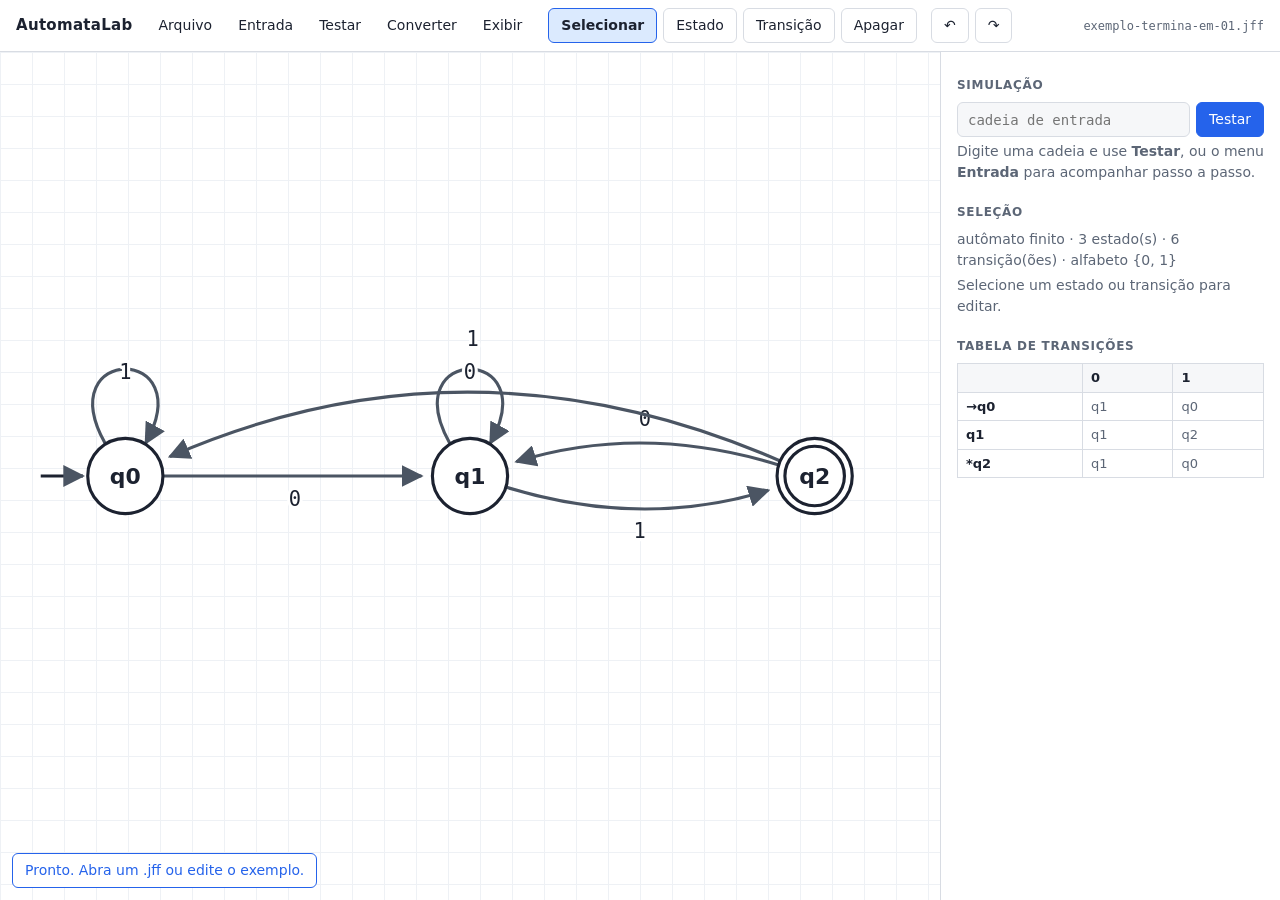
==== index.html @ ae752366 "AutomataLab — editor e simulador de autômatos finitos, Moore e Turing Versão web, sem instalação, co" ====
<!DOCTYPE html>
<html lang="pt-BR">
<head>
  <meta charset="utf-8">
  <meta name="viewport" content="width=device-width, initial-scale=1">
  <title>AutomataLab</title>
  <meta name="description" content="Editor e simulador web de autômatos finitos, com leitura e gravação de arquivos .jff.">
  <link rel="stylesheet" href="./src/styles.css">
</head>
<body>
  <header class="menubar">
    <h1>AutomataLab</h1>

    <nav class="menus">
      <details class="menu">
        <summary>Arquivo</summary>
        <div class="menu-items">
          <button type="button" data-cmd="new">Novo autômato finito</button>
          <button type="button" data-cmd="new-moore">Nova máquina de Moore</button>
          <button type="button" data-cmd="new-turing">Nova máquina de Turing</button>
          <hr>
          <button type="button" data-cmd="open">Abrir .jff…</button>
          <button type="button" data-cmd="merge">Mesclar .jff…</button>
          <button type="button" data-cmd="save">Salvar .jff</button>
          <hr>
          <button type="button" data-cmd="export-svg">Salvar imagem SVG</button>
          <button type="button" data-cmd="export-png">Salvar imagem PNG</button>
          <button type="button" data-cmd="print">Imprimir…</button>
          <hr>
          <button type="button" data-cmd="example">Exemplo: AF que termina em 01</button>
          <button type="button" data-cmd="example-turing">Exemplo: MT para aⁿbⁿ</button>
        </div>
      </details>

      <details class="menu">
        <summary>Entrada</summary>
        <div class="menu-items">
          <button type="button" data-cmd="fast-run">Execução rápida…</button>
          <button type="button" data-cmd="step-closure">Passo a passo com fecho…</button>
          <button type="button" data-cmd="step-state">Passo a passo por estado…</button>
          <button type="button" data-cmd="multiple-run">Várias entradas…</button>
        </div>
      </details>

      <details class="menu">
        <summary>Testar</summary>
        <div class="menu-items">
          <button type="button" data-cmd="compare">Comparar equivalência com .jff…</button>
          <hr>
          <button type="button" data-cmd="hl-lambda">Destacar transições λ</button>
          <button type="button" data-cmd="hl-nondet">Destacar não-determinismo</button>
          <button type="button" data-cmd="clear-hl">Limpar destaques</button>
        </div>
      </details>

      <details class="menu">
        <summary>Converter</summary>
        <div class="menu-items">
          <button type="button" data-cmd="to-dfa">Converter para DFA</button>
          <button type="button" data-cmd="minimize">Minimizar DFA</button>
          <hr>
          <button type="button" data-cmd="to-regex">Converter para expressão regular</button>
          <button type="button" data-cmd="to-grammar">Converter para gramática regular</button>
          <hr>
          <button type="button" data-cmd="from-regex">Autômato a partir de expressão regular…</button>
          <button type="button" data-cmd="from-grammar">Autômato a partir de gramática…</button>
          <hr>
          <button type="button" data-cmd="remove-unreachable">Remover estados inalcançáveis</button>
          <button type="button" data-cmd="remove-useless">Remover estados inúteis</button>
          <button type="button" data-cmd="trap">Adicionar estado de erro</button>
        </div>
      </details>

      <details class="menu">
        <summary>Exibir</summary>
        <div class="menu-items">
          <button type="button" data-cmd="fit">Enquadrar</button>
          <button type="button" data-cmd="layout">Reposicionar automaticamente</button>
          <hr>
          <button type="button" data-cmd="tape-convention">Fita: alternar Menezes (Δ) / JFLAP</button>
        </div>
      </details>
    </nav>

    <div class="modes" role="group" aria-label="Ferramenta">
      <button type="button" data-mode="select">Selecionar</button>
      <button type="button" data-mode="state">Estado</button>
      <button type="button" data-mode="transition">Transição</button>
      <button type="button" data-mode="erase">Apagar</button>
    </div>

    <div class="modes" role="group" aria-label="Histórico">
      <button type="button" data-cmd="undo" title="Desfazer (Ctrl+Z)" aria-label="Desfazer">↶</button>
      <button type="button" data-cmd="redo" title="Refazer (Ctrl+Shift+Z)" aria-label="Refazer">↷</button>
    </div>

    <span id="file-name" class="file-name">automato.jff</span>
    <input id="file-input" type="file" accept=".jff,.xml" hidden>
    <input id="merge-input" type="file" accept=".jff,.xml" hidden>
    <input id="compare-input" type="file" accept=".jff,.xml" hidden>
  </header>

  <main>
    <div class="canvas-wrap">
      <svg id="canvas" preserveAspectRatio="xMidYMid meet" role="application"
           aria-label="Diagrama do autômato"></svg>
      <p id="status" class="status info">Carregando…</p>
    </div>

    <aside class="sidebar">
      <section>
        <h2>Simulação</h2>
        <div class="sim-run">
          <input id="sim-input" type="text" autocomplete="off" spellcheck="false"
                 placeholder="cadeia de entrada" aria-label="Cadeia de entrada">
          <button type="button" id="sim-fast" class="primary">Testar</button>
        </div>
        <div id="sim-panel"></div>
      </section>

      <section>
        <h2>Seleção</h2>
        <div id="details"></div>
      </section>

      <section>
        <h2>Tabela de transições</h2>
        <div id="transition-table"></div>
      </section>
    </aside>
  </main>

  <dialog id="prompt-dialog">
    <form method="dialog">
      <label id="prompt-label" for="prompt-input">Valor</label>
      <input id="prompt-input" type="text" autocomplete="off" spellcheck="false">
      <p id="prompt-hint" class="hint"></p>
      <menu>
        <!-- Cancelar não é submit: assim o Enter no campo confirma, não cancela -->
        <button type="button" id="prompt-cancel">Cancelar</button>
        <button type="submit" value="ok" class="primary">OK</button>
      </menu>
    </form>
  </dialog>

  <dialog id="text-dialog">
    <label id="text-label" for="text-area">Texto</label>
    <textarea id="text-area" rows="7" spellcheck="false" autocomplete="off"></textarea>
    <p id="text-hint" class="hint"></p>
    <menu>
      <button type="button" id="text-cancel">Cancelar</button>
      <button type="button" id="text-ok" class="primary">OK</button>
    </menu>
  </dialog>

  <dialog id="batch-dialog">
    <label for="batch-input">Uma cadeia por linha</label>
    <textarea id="batch-input" rows="6" spellcheck="false"
              placeholder="01&#10;1101&#10;(linha vazia = cadeia vazia)"></textarea>
    <div id="batch-results"></div>
    <menu>
      <button type="button" id="batch-close">Fechar</button>
      <button type="button" id="batch-run" class="primary">Executar</button>
    </menu>
  </dialog>

  <script type="module" src="./src/ui/app.js"></script>
</body>
</html>
---- src/styles.css ----
:root {
  color-scheme: light dark;
  --bg: #f6f7f9;
  --panel: #ffffff;
  --border: #d8dce3;
  --ink: #1c2230;
  --muted: #5c6676;
  --accent: #2563eb;
  --accent-soft: #dbeafe;
  --danger: #b91c1c;
  --warn: #b45309;
  --ok: #15803d;
  --edge: #4b5563;
  --canvas: #ffffff;
  --grid: #eef1f5;
}

/*
 * Tema escuro em três situações, não duas: o sistema operacional pode pedir
 * escuro (prefers-color-scheme), e o hospedeiro pode marcar a escolha explícita
 * do leitor em data-theme. A marcação explícita vence dos dois lados, por isso
 * a media query é guardada contra data-theme="light". A lista de tokens é a
 * mesma nos dois blocos de propósito: CSS não permite reaproveitar um bloco de
 * declarações entre seletores.
 */
@media (prefers-color-scheme: dark) {
  :root:not([data-theme="light"]) {
    --bg: #14181f;
    --panel: #1b212b;
    --border: #2c3542;
    --ink: #e6eaf0;
    --muted: #9aa5b4;
    --accent: #60a5fa;
    --accent-soft: #1e3a5f;
    --danger: #f87171;
    --warn: #fbbf24;
    --ok: #4ade80;
    --edge: #9aa5b4;
    --canvas: #10141a;
    --grid: #1a1f27;
  }
}

:root[data-theme="dark"] {
  --bg: #14181f;
  --panel: #1b212b;
  --border: #2c3542;
  --ink: #e6eaf0;
  --muted: #9aa5b4;
  --accent: #60a5fa;
  --accent-soft: #1e3a5f;
  --danger: #f87171;
  --warn: #fbbf24;
  --ok: #4ade80;
  --edge: #9aa5b4;
  --canvas: #10141a;
  --grid: #1a1f27;
}

* { box-sizing: border-box; }

body {
  margin: 0;
  height: 100vh;
  display: flex;
  flex-direction: column;
  background: var(--bg);
  color: var(--ink);
  font: 14px/1.5 system-ui, -apple-system, "Segoe UI", sans-serif;
}

/* ---------- barra de menus ---------- */

.menubar {
  display: flex;
  align-items: center;
  gap: 14px;
  flex-wrap: wrap;
  padding: 8px 16px;
  background: var(--panel);
  border-bottom: 1px solid var(--border);
}

.menubar h1 {
  margin: 0;
  font-size: 15px;
  letter-spacing: 0.02em;
}

.menus { display: flex; gap: 2px; }

.menu { position: relative; }

.menu > summary {
  list-style: none;
  cursor: pointer;
  padding: 6px 12px;
  border-radius: 6px;
  user-select: none;
}

.menu > summary::-webkit-details-marker { display: none; }
.menu > summary:hover { background: var(--bg); }
.menu[open] > summary { background: var(--accent-soft); }

.menu-items {
  position: absolute;
  top: calc(100% + 4px);
  left: 0;
  z-index: 20;
  min-width: 230px;
  display: flex;
  flex-direction: column;
  padding: 6px;
  background: var(--panel);
  border: 1px solid var(--border);
  border-radius: 8px;
  box-shadow: 0 10px 30px #0003;
}

.menu-items button {
  border: none;
  background: none;
  text-align: left;
  padding: 7px 10px;
  border-radius: 5px;
}

.menu-items button:hover { background: var(--accent-soft); }
.menu-items hr { border: none; border-top: 1px solid var(--border); margin: 5px 2px; width: 100%; }

button {
  font: inherit;
  padding: 6px 12px;
  border: 1px solid var(--border);
  border-radius: 6px;
  background: var(--panel);
  color: var(--ink);
  cursor: pointer;
}

button:hover:not(:disabled) { border-color: var(--accent); }
button:disabled { opacity: 0.45; cursor: default; }
button.primary { background: var(--accent); border-color: var(--accent); color: #fff; }
button.danger { color: var(--danger); }

.modes { display: flex; gap: 6px; }

.modes button.active {
  background: var(--accent-soft);
  border-color: var(--accent);
  font-weight: 600;
}

.file-name {
  margin-left: auto;
  color: var(--muted);
  font-family: ui-monospace, "SF Mono", Menlo, monospace;
  font-size: 12px;
}

/* ---------- layout principal ---------- */

main {
  flex: 1;
  display: flex;
  min-height: 0;
}

.canvas-wrap {
  flex: 1;
  position: relative;
  min-width: 0;
  background:
    linear-gradient(var(--grid) 1px, transparent 1px) 0 0 / 32px 32px,
    linear-gradient(90deg, var(--grid) 1px, transparent 1px) 0 0 / 32px 32px,
    var(--canvas);
}

#canvas {
  width: 100%;
  height: 100%;
  display: block;
  touch-action: none;
}

.status {
  position: absolute;
  left: 12px;
  bottom: 12px;
  margin: 0;
  padding: 6px 12px;
  border-radius: 6px;
  background: var(--panel);
  border: 1px solid var(--border);
  color: var(--muted);
  max-width: calc(100% - 24px);
}

.status.ok { color: var(--accent); border-color: var(--accent); }
.status.warn { border-color: var(--warn); color: var(--warn); }
.status.error { border-color: var(--danger); color: var(--danger); }

.sidebar {
  width: 340px;
  flex-shrink: 0;
  border-left: 1px solid var(--border);
  background: var(--panel);
  overflow-y: auto;
  padding: 4px 16px 24px;
}

.sidebar h2 {
  font-size: 12px;
  text-transform: uppercase;
  letter-spacing: 0.06em;
  color: var(--muted);
  margin: 20px 0 8px;
}

.sidebar h3 { margin: 14px 0 8px; font-size: 14px; }

.hint, .counts { color: var(--muted); margin: 4px 0; }

.problems {
  margin: 8px 0;
  padding-left: 18px;
  color: var(--warn);
}

.actions { display: flex; flex-wrap: wrap; gap: 6px; }

.symbols { list-style: none; margin: 8px 0; padding: 0; display: flex; flex-wrap: wrap; gap: 6px; }

.symbols li {
  display: flex;
  align-items: center;
  gap: 4px;
  border: 1px solid var(--border);
  border-radius: 6px;
  padding: 2px 4px 2px 8px;
}

.symbols code { font-size: 13px; }
.symbols button { padding: 0 6px; border: none; background: none; color: var(--muted); }
.symbols button:hover { color: var(--danger); }

/* ---------- simulação ---------- */

.sim-run { display: flex; gap: 6px; }

.sim-run input {
  flex: 1;
  min-width: 0;
  font: 14px ui-monospace, Menlo, monospace;
  padding: 6px 10px;
  border: 1px solid var(--border);
  border-radius: 6px;
  background: var(--bg);
  color: var(--ink);
}

.sim-run input:focus { outline: 2px solid var(--accent); outline-offset: -1px; }

.verdict {
  margin: 10px 0 4px;
  padding: 6px 10px;
  border-radius: 6px;
  font-weight: 600;
}

.verdict.accept { background: color-mix(in srgb, var(--ok) 18%, transparent); color: var(--ok); }
.verdict.reject { background: color-mix(in srgb, var(--danger) 15%, transparent); color: var(--danger); }

.path { font-family: ui-monospace, Menlo, monospace; font-size: 13px; line-height: 2; }
.path .arrow { color: var(--muted); }

.stepper { display: flex; align-items: center; gap: 4px; margin: 10px 0 8px; flex-wrap: wrap; }
.stepper button { padding: 4px 9px; }
.stepper .counts { margin-left: 4px; font-size: 12px; }

.configs { list-style: none; margin: 6px 0; padding: 0; display: flex; flex-direction: column; gap: 4px; }

.configs li {
  display: flex;
  align-items: center;
  gap: 10px;
  padding: 4px 8px;
  border: 1px solid var(--border);
  border-radius: 6px;
}

.configs li.accept { border-color: var(--ok); }
.cfg-state { font-weight: 600; min-width: 34px; }

.tape { font-family: ui-monospace, Menlo, monospace; font-size: 13px; }
.tape .done { color: var(--muted); }
.tape .eof { color: var(--muted); }

.tape .caret {
  display: inline-block;
  width: 0;
  border-left: 2px solid var(--accent);
  height: 1.1em;
  vertical-align: text-bottom;
  margin: 0 1px;
}

/* ---------- fita da máquina de Turing ---------- */

.tm-config { align-items: flex-start; }
.tm-config .cfg-state { padding-top: 4px; }

.tm-tape {
  display: flex;
  flex-wrap: wrap;
  gap: 2px;
  font-family: ui-monospace, Menlo, monospace;
  font-size: 13px;
}

.tm-tape .cell {
  min-width: 1.6em;
  padding: 3px 4px;
  text-align: center;
  border: 1px solid var(--border);
  border-radius: 3px;
  background: var(--bg);
}

.tm-tape .cell.blank { color: var(--muted); }
.tm-tape .cell.marker { color: var(--accent); font-weight: 600; }

/* a célula sob a cabeça de leitura */
.tm-tape .cell.head {
  border-color: var(--accent);
  background: color-mix(in srgb, var(--accent) 22%, var(--bg));
  color: var(--ink);
  font-weight: 700;
  box-shadow: 0 2px 0 var(--accent);
}

/* ---------- diálogos ---------- */

dialog {
  border: 1px solid var(--border);
  border-radius: 10px;
  background: var(--panel);
  color: var(--ink);
  padding: 20px;
  min-width: 300px;
  max-width: min(520px, 92vw);
  box-shadow: 0 12px 40px #0004;
}

dialog::backdrop { background: #0006; }

dialog label { display: block; font-weight: 600; margin-bottom: 8px; }

dialog input, dialog textarea {
  font: inherit;
  width: 100%;
  padding: 7px 10px;
  border: 1px solid var(--border);
  border-radius: 6px;
  background: var(--bg);
  color: var(--ink);
}

dialog textarea { font-family: ui-monospace, Menlo, monospace; resize: vertical; }
dialog input:focus, dialog textarea:focus { outline: 2px solid var(--accent); outline-offset: -1px; }
dialog .hint { font-size: 12px; margin: 6px 0 0; }

dialog menu {
  display: flex;
  justify-content: flex-end;
  gap: 8px;
  margin: 16px 0 0;
  padding: 0;
}

#text-area { min-height: 7em; }
#text-area:read-only { color: var(--muted); }

#batch-results { max-height: 40vh; overflow-y: auto; margin-top: 12px; }
#batch-results .accept { color: var(--ok); }
#batch-results .reject { color: var(--danger); }

table.batch { width: 100%; border-collapse: collapse; font-size: 13px; }
table.batch th, table.batch td { border: 1px solid var(--border); padding: 4px 8px; text-align: left; }

/* ---------- tabela de transições ---------- */

#transition-table table {
  border-collapse: collapse;
  width: 100%;
  font-size: 13px;
}

#transition-table th,
#transition-table td {
  border: 1px solid var(--border);
  padding: 4px 8px;
  text-align: left;
}

#transition-table thead th { background: var(--bg); }
#transition-table tbody th { font-weight: 600; white-space: nowrap; }
#transition-table td { color: var(--muted); }
#transition-table td.cell-output { color: var(--accent); font-weight: 600; }

/* ---------- SVG ---------- */

.node-circle {
  fill: var(--panel);
  stroke: var(--ink);
  stroke-width: 2;
}

.node-circle.inner { fill: none; }

.node.selected .node-circle { stroke: var(--accent); stroke-width: 3; }
.node.pending .node-circle { stroke: var(--accent); stroke-dasharray: 4 3; }

/* estado alcançado pela simulação no passo atual */
.node.active .node-circle {
  fill: color-mix(in srgb, var(--accent) 30%, var(--panel));
  stroke: var(--accent);
  stroke-width: 3;
}

/* estado com não-determinismo */
.node.nondet .node-circle {
  stroke: var(--warn);
  stroke-width: 3;
}

.node-label {
  fill: var(--ink);
  font: 600 14px system-ui, sans-serif;
  pointer-events: none;
  user-select: none;
}

.node-note { fill: var(--muted); font: 11px system-ui, sans-serif; pointer-events: none; }

/* saída do estado numa máquina de Moore */
.node-output {
  fill: var(--accent);
  font: 600 11px ui-monospace, Menlo, monospace;
  pointer-events: none;
  user-select: none;
  paint-order: stroke;
  stroke: var(--canvas);
  stroke-width: 3px;
  stroke-linejoin: round;
}

.initial-marker { fill: none; stroke: var(--ink); stroke-width: 2; }

.edge-line {
  fill: none;
  stroke: var(--edge);
  stroke-width: 2;
}

.edge-hit {
  fill: none;
  stroke: transparent;
  stroke-width: 14;
  cursor: pointer;
}

.edge.selected .edge-line { stroke: var(--accent); stroke-width: 3; }
.edge.lambda .edge-line { stroke: var(--warn); stroke-width: 3; stroke-dasharray: 7 4; }

.edge-label {
  fill: var(--ink);
  font: 13px ui-monospace, Menlo, monospace;
  pointer-events: none;
  user-select: none;
  paint-order: stroke;
  stroke: var(--canvas);
  stroke-width: 4px;
  stroke-linejoin: round;
}

.edge.lambda .edge-label { fill: var(--warn); }

.edge-ghost {
  stroke: var(--accent);
  stroke-width: 2;
  stroke-dasharray: 5 4;
}

.arrow-head { fill: var(--edge); }
.arrow-head.selected { fill: var(--accent); }

/* ---------- impressão ---------- */

@media print {
  .menubar, .sidebar, .status { display: none !important; }
  body { height: auto; background: #fff; }
  main { display: block; }
  .canvas-wrap { background: #fff; }
  #canvas { height: 90vh; }
  .node-circle { fill: #fff; stroke: #000; }
  .node-label, .edge-label, .node-note { fill: #000; stroke: none; }
  .edge-line, .initial-marker { stroke: #000; }
  .arrow-head { fill: #000; }
  .node.active .node-circle, .node.nondet .node-circle,
  .node.selected .node-circle { fill: #fff; stroke: #000; stroke-width: 2; }
  .edge.lambda .edge-line { stroke: #000; stroke-dasharray: 7 4; }
}

@media (max-width: 900px) {
  main { flex-direction: column; }
  .sidebar { width: auto; border-left: none; border-top: 1px solid var(--border); max-height: 50vh; }
}
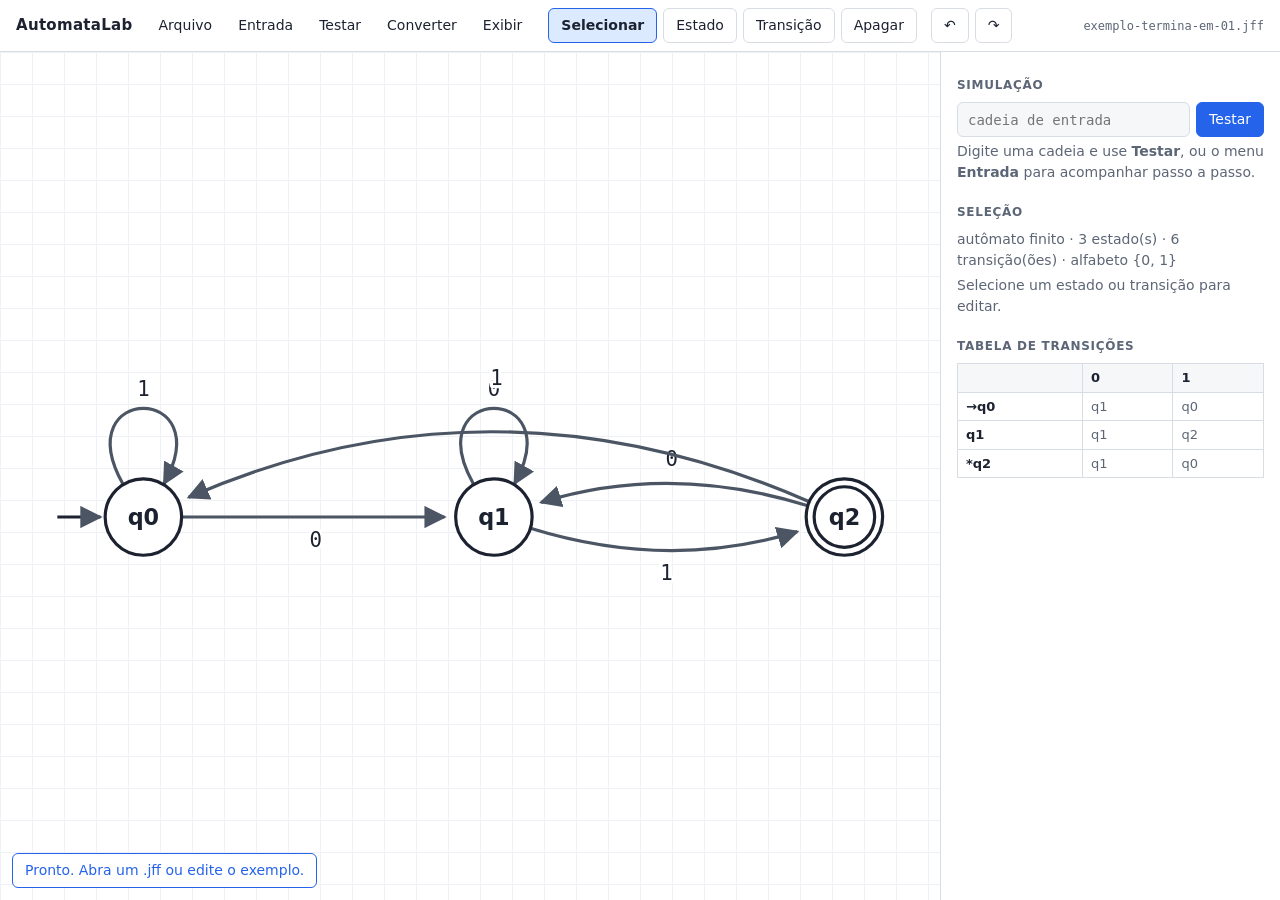
==== commit d89db509: "Restaura os exemplos aⁿbⁿcⁿ e somador unário no menu Foram removidos antes da entrega para o site nã" ====
--- a/index.html
+++ b/index.html
@@ -29,6 +29,8 @@
           <hr>
           <button type="button" data-cmd="example">Exemplo: AF que termina em 01</button>
           <button type="button" data-cmd="example-turing">Exemplo: MT para aⁿbⁿ</button>
+          <button type="button" data-cmd="example-anbncn">Exemplo: MT para aⁿbⁿcⁿ</button>
+          <button type="button" data-cmd="example-adder">Exemplo: MT somador unário</button>
         </div>
       </details>
 
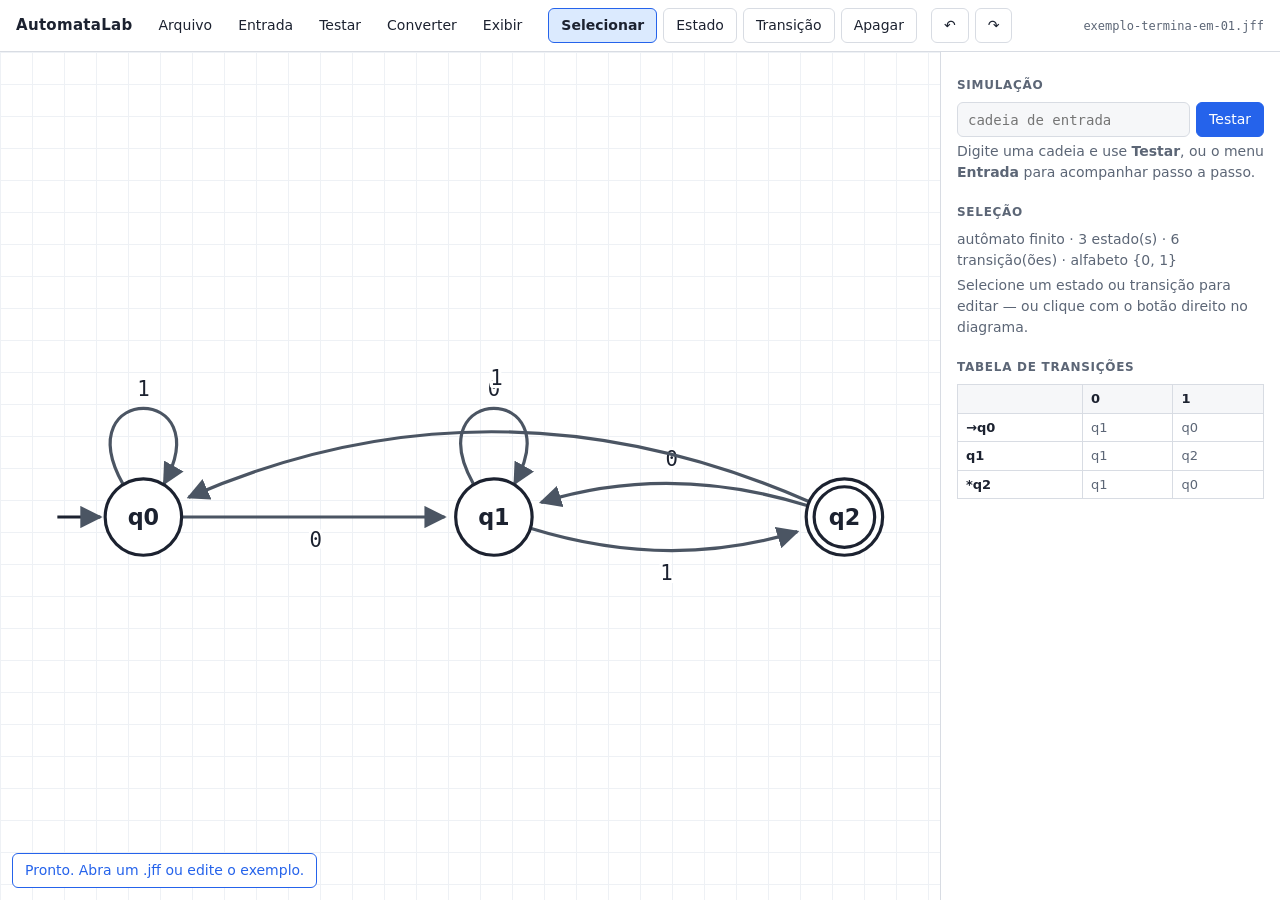
==== commit b041a854: "Autômato com pilha (PDA): modelo, simulação, IO .jff e UI Novo tipo de máquina, no mesmo estilo dos " ====
--- a/index.html
+++ b/index.html
@@ -18,6 +18,7 @@
           <button type="button" data-cmd="new">Novo autômato finito</button>
           <button type="button" data-cmd="new-moore">Nova máquina de Moore</button>
           <button type="button" data-cmd="new-turing">Nova máquina de Turing</button>
+          <button type="button" data-cmd="new-pda">Novo autômato com pilha</button>
           <hr>
           <button type="button" data-cmd="open">Abrir .jff…</button>
           <button type="button" data-cmd="merge">Mesclar .jff…</button>
@@ -31,6 +32,7 @@
           <button type="button" data-cmd="example-turing">Exemplo: MT para aⁿbⁿ</button>
           <button type="button" data-cmd="example-anbncn">Exemplo: MT para aⁿbⁿcⁿ</button>
           <button type="button" data-cmd="example-adder">Exemplo: MT somador unário</button>
+          <button type="button" data-cmd="example-pda">Exemplo: PDA para aⁿbⁿ</button>
         </div>
       </details>
 
@@ -80,6 +82,7 @@
           <button type="button" data-cmd="layout">Reposicionar automaticamente</button>
           <hr>
           <button type="button" data-cmd="tape-convention">Fita: alternar Menezes (Δ) / JFLAP</button>
+          <button type="button" data-cmd="pda-accept">Pilha: alternar aceitação (final / vazia)</button>
         </div>
       </details>
     </nav>
--- a/src/styles.css
+++ b/src/styles.css
@@ -129,6 +129,33 @@
 .menu-items button:hover { background: var(--accent-soft); }
 .menu-items hr { border: none; border-top: 1px solid var(--border); margin: 5px 2px; width: 100%; }
 
+/* Menu de contexto (botão direito no diagrama) */
+.context-menu {
+  position: fixed;
+  z-index: 40;
+  min-width: 210px;
+  display: flex;
+  flex-direction: column;
+  padding: 6px;
+  background: var(--panel);
+  border: 1px solid var(--border);
+  border-radius: 8px;
+  box-shadow: 0 10px 30px #0003;
+}
+.context-menu[hidden] { display: none; }
+.context-menu button {
+  border: none;
+  background: none;
+  text-align: left;
+  padding: 7px 10px;
+  border-radius: 5px;
+  color: var(--ink);
+}
+.context-menu button:hover:not(:disabled) { background: var(--accent-soft); }
+.context-menu button:disabled { opacity: 0.45; cursor: default; }
+.context-menu button.danger { color: var(--danger); }
+.context-menu hr { border: none; border-top: 1px solid var(--border); margin: 5px 2px; }
+
 button {
   font: inherit;
   padding: 6px 12px;
@@ -338,6 +365,33 @@
   color: var(--ink);
   font-weight: 700;
   box-shadow: 0 2px 0 var(--accent);
+}
+
+/* PDA: a configuração mostra estado, entrada restante e a pilha (topo à esquerda) */
+.pda-config { align-items: center; flex-wrap: wrap; }
+.pda-stack {
+  display: inline-flex;
+  gap: 2px;
+  margin-left: auto;
+  padding-left: 8px;
+  font-family: ui-monospace, Menlo, monospace;
+  font-size: 13px;
+}
+.pda-stack .cell {
+  min-width: 1.4em;
+  padding: 2px 4px;
+  text-align: center;
+  border: 1px solid var(--border);
+  border-radius: 3px;
+  background: var(--bg);
+}
+.pda-stack .cell.blank { color: var(--muted); }
+/* o topo da pilha, à esquerda, destacado */
+.pda-stack .cell.head {
+  border-color: var(--accent);
+  background: color-mix(in srgb, var(--accent) 22%, var(--bg));
+  color: var(--ink);
+  font-weight: 700;
 }
 
 /* ---------- diálogos ---------- */
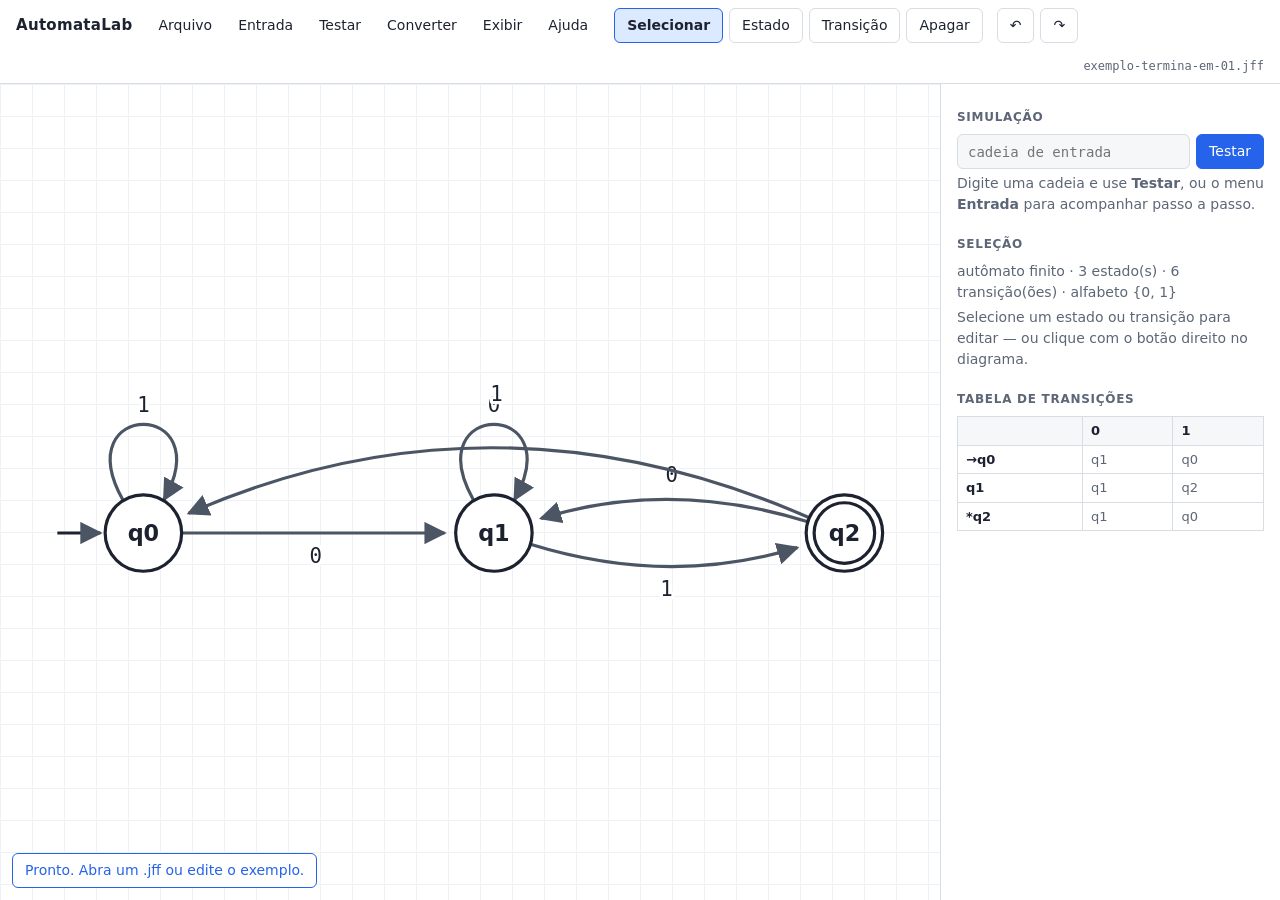
==== commit 17a373b7: "Documentação: capítulo do PDA, página Informações e menu Ajuda - Novo capítulo "Autômato com pilha" " ====
--- a/index.html
+++ b/index.html
@@ -83,6 +83,14 @@
           <hr>
           <button type="button" data-cmd="tape-convention">Fita: alternar Menezes (Δ) / JFLAP</button>
           <button type="button" data-cmd="pda-accept">Pilha: alternar aceitação (final / vazia)</button>
+        </div>
+      </details>
+
+      <details class="menu">
+        <summary>Ajuda</summary>
+        <div class="menu-items">
+          <a href="./docs/index.html" target="_blank" rel="noopener">Documentação…</a>
+          <a href="./docs/sobre.html" target="_blank" rel="noopener">Informações / Sobre…</a>
         </div>
       </details>
     </nav>
--- a/src/styles.css
+++ b/src/styles.css
@@ -118,7 +118,8 @@
   box-shadow: 0 10px 30px #0003;
 }
 
-.menu-items button {
+.menu-items button,
+.menu-items a {
   border: none;
   background: none;
   text-align: left;
@@ -126,7 +127,14 @@
   border-radius: 5px;
 }
 
-.menu-items button:hover { background: var(--accent-soft); }
+.menu-items a {
+  display: block;
+  color: var(--ink);
+  text-decoration: none;
+}
+
+.menu-items button:hover,
+.menu-items a:hover { background: var(--accent-soft); }
 .menu-items hr { border: none; border-top: 1px solid var(--border); margin: 5px 2px; width: 100%; }
 
 /* Menu de contexto (botão direito no diagrama) */
